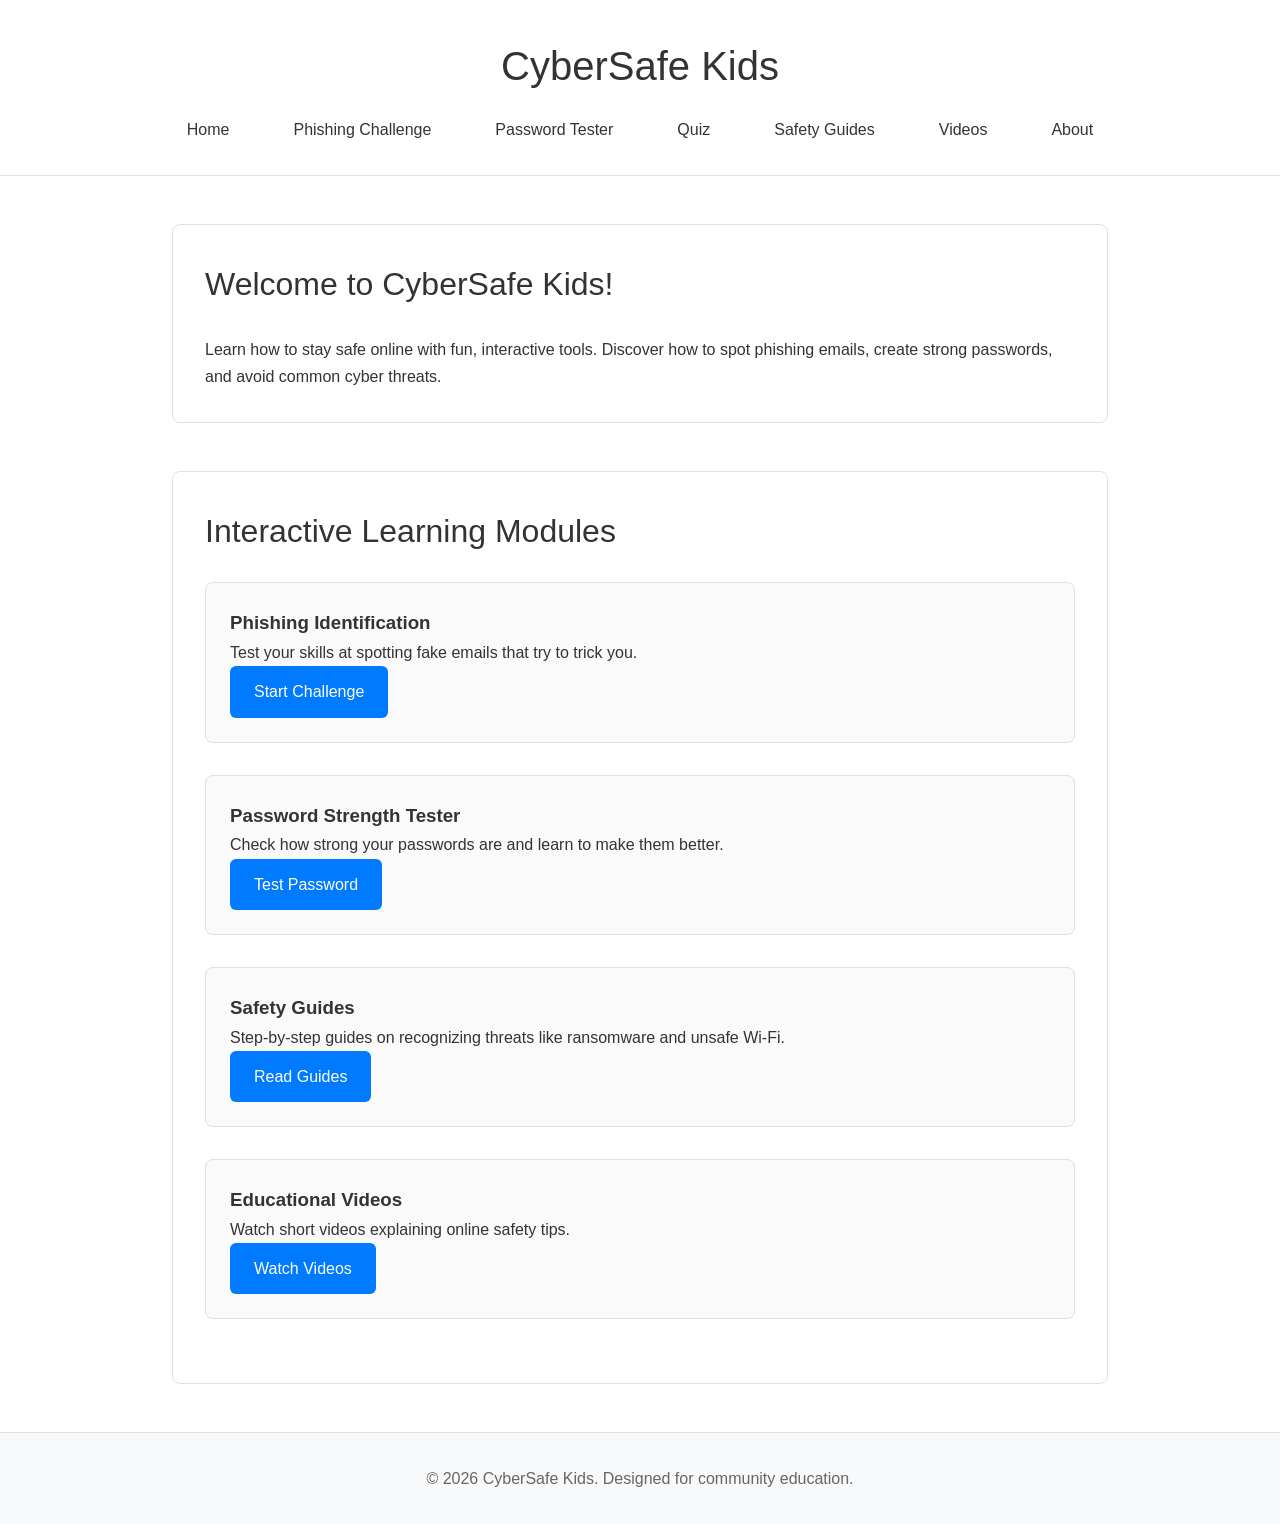
==== index.html @ 9140cd05 "Add files via upload" ====
<!DOCTYPE html>
<html lang="en">
<head>
    <meta charset="UTF-8">
    <meta name="viewport" content="width=device-width, initial-scale=1.0">
    <title>CyberSafe Kids - Cybersecurity Education</title>
    <link rel="stylesheet" href="styles.css">
</head>
<body>
    <header>
        <h1>CyberSafe Kids</h1>
        <nav>
            <ul>
                <li><a href="index.html">Home</a></li>
                <li><a href="phishing.html">Phishing Challenge</a></li>
                <li><a href="password.html">Password Tester</a></li>
                <li><a href="quiz.html">Quiz</a></li>
                <li><a href="guides.html">Safety Guides</a></li>
                <li><a href="videos.html">Videos</a></li>
                <li><a href="about.html">About</a></li>
            </ul>
        </nav>
    </header>

    <main>
        <section id="intro">
            <h2>Welcome to CyberSafe Kids!</h2>
            <p>Learn how to stay safe online with fun, interactive tools. Discover how to spot phishing emails, create strong passwords, and avoid common cyber threats.</p>
        </section>

        <section id="modules">
            <h2>Interactive Learning Modules</h2>
            <div class="module">
                <h3>Phishing Identification</h3>
                <p>Test your skills at spotting fake emails that try to trick you.</p>
                <a href="phishing.html" class="button">Start Challenge</a>
            </div>
            <div class="module">
                <h3>Password Strength Tester</h3>
                <p>Check how strong your passwords are and learn to make them better.</p>
                <a href="password.html" class="button">Test Password</a>
            </div>
            <div class="module">
                <h3>Safety Guides</h3>
                <p>Step-by-step guides on recognizing threats like ransomware and unsafe Wi-Fi.</p>
                <a href="guides.html" class="button">Read Guides</a>
            </div>
            <div class="module">
                <h3>Educational Videos</h3>
                <p>Watch short videos explaining online safety tips.</p>
                <a href="videos.html" class="button">Watch Videos</a>
            </div>
        </section>
    </main>

    <footer>
        <p>&copy; 2026 CyberSafe Kids. Designed for community education.</p>
    </footer>

    <script src="script.js"></script>
</body>
</html>
---- styles.css ----
/* Basic reset */
* {
    margin: 0;
    padding: 0;
    box-sizing: border-box;
}

body {
    font-family: 'Segoe UI', Tahoma, Geneva, Verdana, sans-serif;
    line-height: 1.7;
    color: #333;
    background-color: #ffffff;
}

header {
    background-color: #ffffff;
    color: #333;
    padding: 2rem 1rem;
    text-align: center;
    border-bottom: 1px solid #e0e0e0;
}

header h1 {
    margin-bottom: 0.5rem;
    font-weight: 300;
    font-size: 2.5rem;
}

nav ul {
    list-style: none;
    display: flex;
    justify-content: center;
    gap: 2rem;
    margin-top: 1rem;
}

nav a {
    color: #333;
    text-decoration: none;
    padding: 0.5rem 1rem;
    border-radius: 4px;
    transition: background-color 0.3s, color 0.3s;
    font-weight: 500;
}

nav a:hover {
    background-color: #f8f9fa;
    color: #007bff;
}

main {
    max-width: 1000px;
    margin: 3rem auto;
    padding: 0 2rem;
}

section {
    margin-bottom: 3rem;
    padding: 2rem;
    background-color: #ffffff;
    border: 1px solid #e0e0e0;
    border-radius: 8px;
}

h2 {
    color: #333;
    margin-bottom: 1.5rem;
    font-weight: 300;
    font-size: 2rem;
}

.module {
    margin-bottom: 2rem;
    padding: 1.5rem;
    border: 1px solid #e0e0e0;
    border-radius: 8px;
    background-color: #fafafa;
}

.button {
    display: inline-block;
    background-color: #007bff;
    color: white;
    padding: 0.75rem 1.5rem;
    text-decoration: none;
    border-radius: 6px;
    transition: background-color 0.3s, transform 0.2s;
    font-weight: 500;
    border: none;
}

.button:hover {
    background-color: #0056b3;
    transform: translateY(-1px);
}

footer {
    text-align: center;
    padding: 2rem 1rem;
    background-color: #f8f9fa;
    color: #666;
    margin-top: 3rem;
    border-top: 1px solid #e0e0e0;
}

/* Email examples */
.email-example {
    margin-bottom: 2rem;
    padding: 1.5rem;
    border: 1px solid #e0e0e0;
    border-radius: 8px;
    background-color: #fafafa;
}

.email-content {
    background-color: #f9f9f9;
    padding: 1rem;
    margin-bottom: 1rem;
    border-radius: 4px;
}

.email-content p {
    margin-bottom: 0.5rem;
}

/* Guides */
.guide {
    margin-bottom: 2rem;
}

.guide h3 {
    color: #007bff;
}

.guide ol {
    margin-left: 1.5rem;
}

/* Videos */
.video {
    margin-bottom: 2rem;
}

.video iframe {
    max-width: 100%;
    height: auto;
}

/* Password tester */
#password {
    width: 100%;
    padding: 0.5rem;
    margin: 0.5rem 0;
    border: 1px solid #ddd;
    border-radius: 4px;
}

#strength-result {
    margin-top: 1rem;
    padding: 1rem;
    border-radius: 4px;
}

#strength-result p {
    margin-bottom: 0.5rem;
}

/* Quiz styles */
.quiz-question {
    margin-bottom: 2.5rem;
    padding: 1.5rem;
    border: 1px solid #e0e0e0;
    border-radius: 8px;
    background-color: #fafafa;
}

.quiz-question h3 {
    margin-bottom: 1rem;
    color: #333;
    font-size: 1.1rem;
}

.options {
    display: flex;
    flex-direction: column;
    gap: 0.75rem;
}

.options label {
    display: flex;
    align-items: center;
    padding: 0.75rem;
    cursor: pointer;
    border-radius: 4px;
    transition: background-color 0.2s;
}

.options label:hover {
    background-color: #e8f4f8;
}

.options input[type="radio"] {
    margin-right: 0.75rem;
    cursor: pointer;
    width: 18px;
    height: 18px;
}

#quiz-results {
    margin-top: 2rem;
    padding: 1.5rem;
    border-radius: 8px;
    border: 2px solid #007bff;
    background-color: #f0f8ff;
}

#quiz-results h3 {
    color: #007bff;
    margin-bottom: 1rem;
}

#quiz-results p {
    margin-bottom: 0.5rem;
}

/* Screen shake animation */
@keyframes shake {
    0%, 100% { transform: translateX(0); }
    25% { transform: translateX(-10px); }
    50% { transform: translateX(10px); }
    75% { transform: translateX(-10px); }
}

body.shake {
    animation: shake 0.4s ease-in-out;
}

/* Error notification popup */
.error-notification {
    position: fixed;
    top: 50%;
    left: 50%;
    transform: translate(-50%, -50%) scale(0);
    z-index: 9999;
    pointer-events: none;
    opacity: 0;
}

.error-notification.show {
    animation: popupShow 0.6s ease-out forwards;
}

@keyframes popupShow {
    0% {
        transform: translate(-50%, -50%) scale(0);
        opacity: 0;
    }
    50% {
        transform: translate(-50%, -50%) scale(1.2);
        opacity: 1;
    }
    100% {
        transform: translate(-50%, -50%) scale(1);
        opacity: 1;
    }
}

@keyframes popupHide {
    0% {
        transform: translate(-50%, -50%) scale(1);
        opacity: 1;
    }
    100% {
        transform: translate(-50%, -50%) scale(0);
        opacity: 0;
    }
}

/* Confetti falling animation */
@keyframes confettiFall {
    0% {
        transform: translateY(0) rotateZ(0deg);
        opacity: 1;
    }
    100% {
        transform: translateY(100vh) rotateZ(720deg);
        opacity: 0;
    }
}

.error-notification.hide {
    animation: popupHide 0.4s ease-in forwards;
}

.error-message {
    background-color: #ff4444;
    color: white;
    padding: 2rem 3rem;
    border-radius: 12px;
    font-size: 1.8rem;
    font-weight: bold;
    text-align: center;
    box-shadow: 0 10px 40px rgba(0, 0, 0, 0.3);
    min-width: 250px;
}

/* Responsive design */
@media (max-width: 768px) {
    nav ul {
        flex-direction: column;
        gap: 0.5rem;
    }

    .video iframe {
        width: 100%;
        height: 250px;
    }

    .options label {
        font-size: 0.95rem;
        padding: 0.6rem;
    }

    .error-message {
        padding: 1.5rem 2rem;
        font-size: 1.5rem;
        min-width: 200px;
    }

    header h1 {
        font-size: 1.8rem;
    }

    h2 {
        font-size: 1.5rem;
    }

    .quiz-question h3 {
        font-size: 1rem;
    }

    section {
        padding: 1.5rem;
    }
}
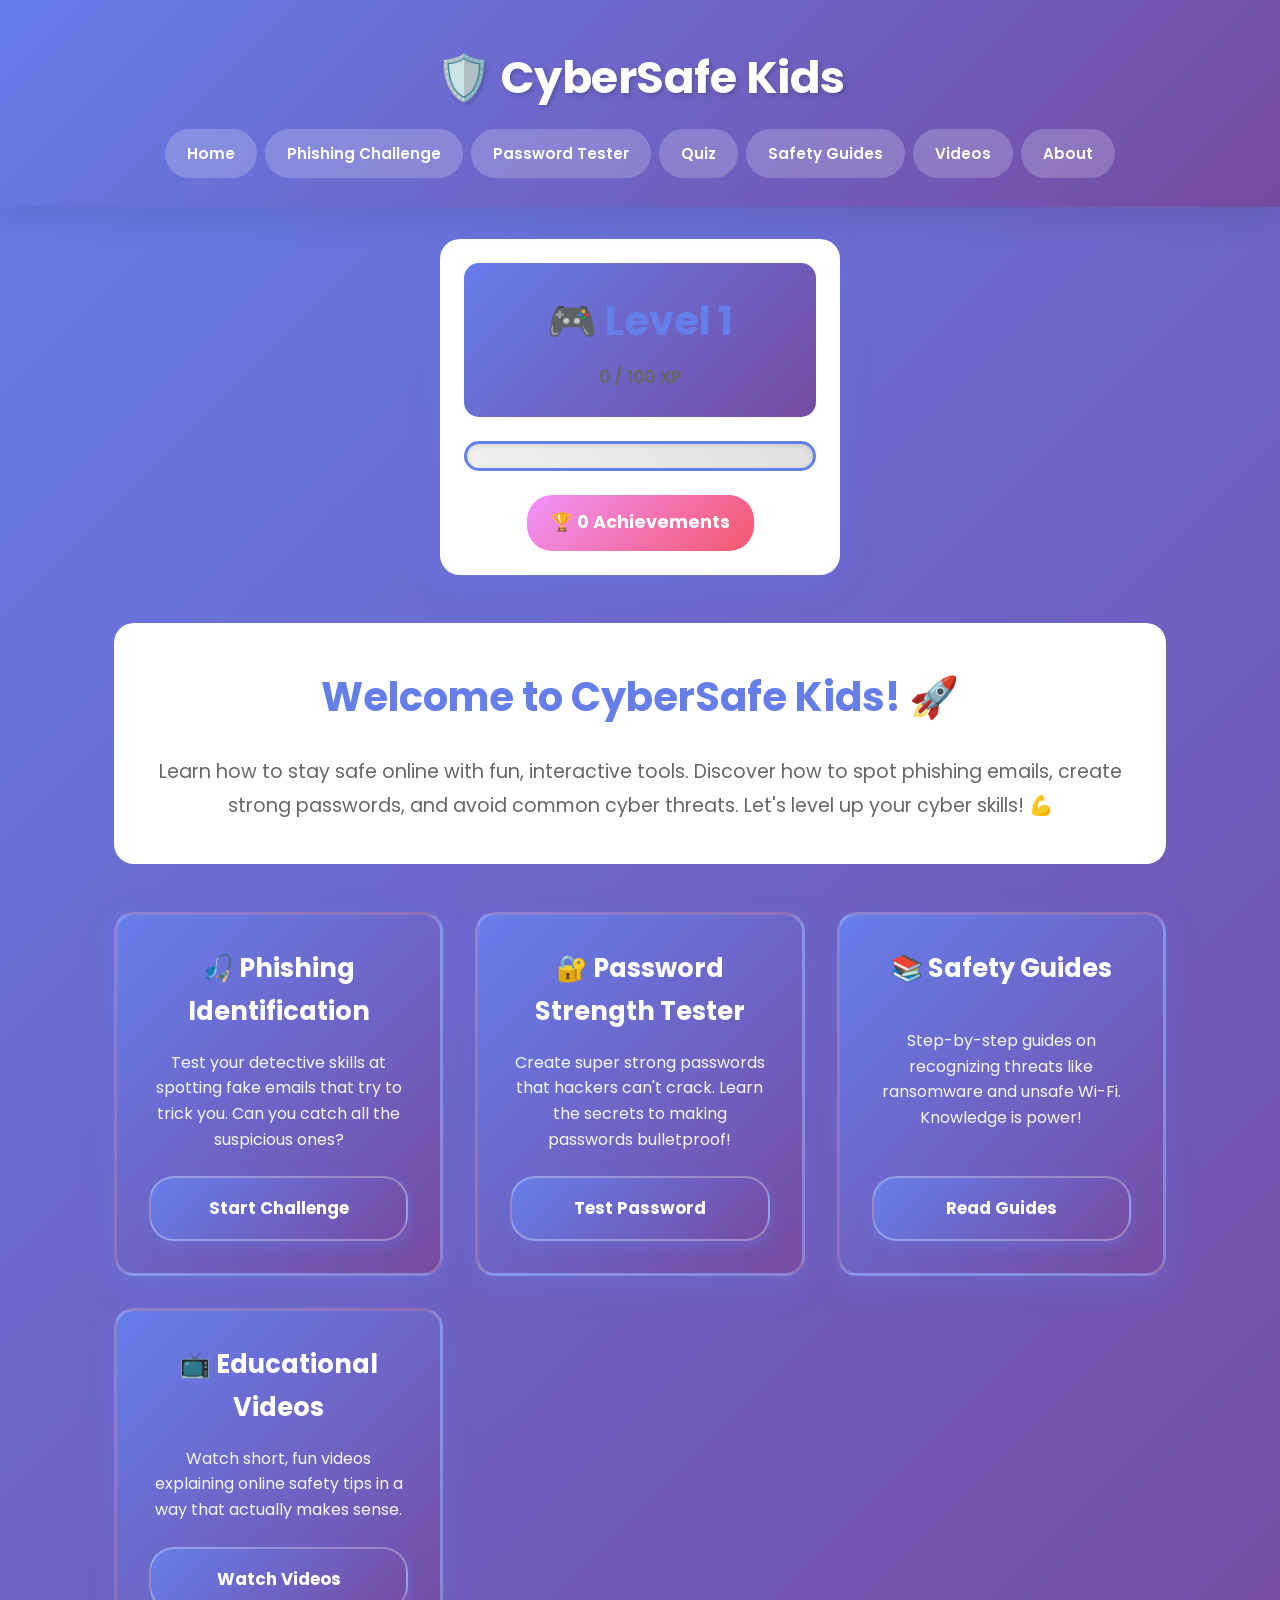
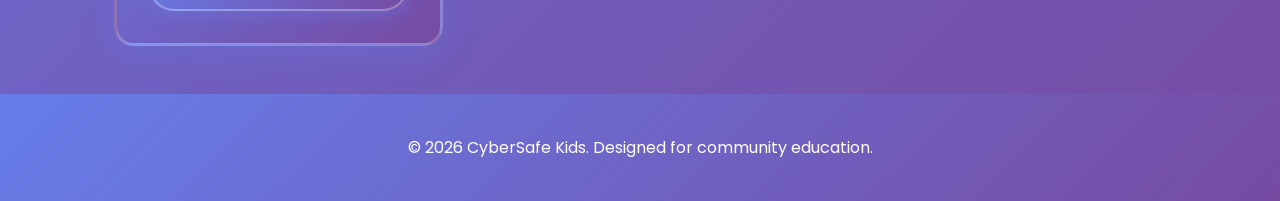
==== commit b373f642: "Update index.html with styling and content enhancements Added Google Fonts and enhanced content with" ====
--- a/index.html
+++ b/index.html
@@ -4,11 +4,12 @@
     <meta charset="UTF-8">
     <meta name="viewport" content="width=device-width, initial-scale=1.0">
     <title>CyberSafe Kids - Cybersecurity Education</title>
+    <link href="https://fonts.googleapis.com/css2?family=Poppins:wght@400;500;600;700&display=swap" rel="stylesheet">
     <link rel="stylesheet" href="styles.css">
 </head>
 <body>
     <header>
-        <h1>CyberSafe Kids</h1>
+        <h1>🛡️ CyberSafe Kids</h1>
         <nav>
             <ul>
                 <li><a href="index.html">Home</a></li>
@@ -22,32 +23,34 @@
         </nav>
     </header>
 
+    <!-- Game Profile -->
+    <div id="game-profile"></div>
+
     <main>
         <section id="intro">
-            <h2>Welcome to CyberSafe Kids!</h2>
-            <p>Learn how to stay safe online with fun, interactive tools. Discover how to spot phishing emails, create strong passwords, and avoid common cyber threats.</p>
+            <h2>Welcome to CyberSafe Kids! 🚀</h2>
+            <p>Learn how to stay safe online with fun, interactive tools. Discover how to spot phishing emails, create strong passwords, and avoid common cyber threats. Let's level up your cyber skills! 💪</p>
         </section>
 
         <section id="modules">
-            <h2>Interactive Learning Modules</h2>
             <div class="module">
-                <h3>Phishing Identification</h3>
-                <p>Test your skills at spotting fake emails that try to trick you.</p>
+                <h3>🎣 Phishing Identification</h3>
+                <p>Test your detective skills at spotting fake emails that try to trick you. Can you catch all the suspicious ones?</p>
                 <a href="phishing.html" class="button">Start Challenge</a>
             </div>
             <div class="module">
-                <h3>Password Strength Tester</h3>
-                <p>Check how strong your passwords are and learn to make them better.</p>
+                <h3>🔐 Password Strength Tester</h3>
+                <p>Create super strong passwords that hackers can't crack. Learn the secrets to making passwords bulletproof!</p>
                 <a href="password.html" class="button">Test Password</a>
             </div>
             <div class="module">
-                <h3>Safety Guides</h3>
-                <p>Step-by-step guides on recognizing threats like ransomware and unsafe Wi-Fi.</p>
+                <h3>📚 Safety Guides</h3>
+                <p>Step-by-step guides on recognizing threats like ransomware and unsafe Wi-Fi. Knowledge is power!</p>
                 <a href="guides.html" class="button">Read Guides</a>
             </div>
             <div class="module">
-                <h3>Educational Videos</h3>
-                <p>Watch short videos explaining online safety tips.</p>
+                <h3>📺 Educational Videos</h3>
+                <p>Watch short, fun videos explaining online safety tips in a way that actually makes sense.</p>
                 <a href="videos.html" class="button">Watch Videos</a>
             </div>
         </section>
--- a/styles.css
+++ b/styles.css
@@ -6,117 +6,408 @@
 }
 
 body {
-    font-family: 'Segoe UI', Tahoma, Geneva, Verdana, sans-serif;
+    font-family: 'Poppins', 'Segoe UI', Tahoma, Geneva, Verdana, sans-serif;
     line-height: 1.7;
-    color: #333;
-    background-color: #ffffff;
+    color: #1a1a2e;
+    background: linear-gradient(135deg, #667eea 0%, #764ba2 100%);
+    min-height: 100vh;
+}
+
+/* ====== GAME UI ELEMENTS ====== */
+#game-profile {
+    background: white;
+    padding: 1.5rem;
+    margin: 2rem auto;
+    max-width: 400px;
+    border-radius: 20px;
+    box-shadow: 0 10px 30px rgba(102, 126, 234, 0.3);
+}
+
+.profile-header {
+    text-align: center;
+    margin-bottom: 1.5rem;
+}
+
+.profile-header h3 {
+    font-size: 2rem;
+    color: #667eea;
+    margin-bottom: 0.5rem;
+}
+
+.xp-text {
+    font-size: 1.1rem;
+    color: #666;
+    font-weight: 600;
+}
+
+.progress-bar {
+    width: 100%;
+    height: 30px;
+    background: linear-gradient(135deg, #f0f0f0 0%, #e0e0e0 100%);
+    border-radius: 15px;
+    overflow: hidden;
+    margin-bottom: 1.5rem;
+    border: 3px solid #667eea;
+    box-shadow: inset 0 2px 5px rgba(0,0,0,0.1);
+}
+
+.progress-fill {
+    height: 100%;
+    background: linear-gradient(135deg, #667eea 0%, #764ba2 100%);
+    transition: width 0.5s ease;
+    display: flex;
+    align-items: center;
+    justify-content: center;
+    color: white;
+    font-weight: bold;
+    font-size: 0.8rem;
+}
+
+.achievements-display {
+    text-align: center;
+}
+
+.achievement-count {
+    display: inline-block;
+    background: linear-gradient(135deg, #f093fb 0%, #f5576c 100%);
+    color: white;
+    padding: 0.8rem 1.5rem;
+    border-radius: 25px;
+    font-weight: 700;
+    font-size: 1.1rem;
+}
+
+.level-up-notification {
+    position: fixed;
+    top: 50%;
+    left: 50%;
+    transform: translate(-50%, -50%);
+    z-index: 10000;
+    animation: levelUpPop 0.5s ease-out;
+}
+
+.level-up-content {
+    background: linear-gradient(135deg, #f093fb 0%, #f5576c 100%);
+    color: white;
+    padding: 2rem 3rem;
+    border-radius: 20px;
+    text-align: center;
+    box-shadow: 0 20px 60px rgba(0,0,0,0.3);
+}
+
+.level-up-content h2 {
+    font-size: 2.5rem;
+    margin-bottom: 0.5rem;
+}
+
+.level-up-content p {
+    font-size: 1.3rem;
+}
+
+.level-up-notification.fade-out {
+    animation: fadeOut 0.5s ease-out forwards;
+}
+
+@keyframes levelUpPop {
+    0% {
+        transform: translate(-50%, -50%) scale(0);
+        opacity: 0;
+    }
+    50% {
+        transform: translate(-50%, -50%) scale(1.1);
+    }
+    100% {
+        transform: translate(-50%, -50%) scale(1);
+        opacity: 1;
+    }
+}
+
+@keyframes fadeOut {
+    0% {
+        opacity: 1;
+        transform: translate(-50%, -50%) scale(1);
+    }
+    100% {
+        opacity: 0;
+        transform: translate(-50%, -50%) scale(0.5);
+    }
+}
+
+.xp-popup {
+    display: inline-block;
+    background: linear-gradient(135deg, #f5af19 0%, #f12711 100%);
+    color: white;
+    padding: 0.8rem 1.5rem;
+    border-radius: 25px;
+    margin-top: 1rem;
+    font-weight: 700;
+    font-size: 1.2rem;
+    animation: xpFloat 1.5s ease-out forwards;
+}
+
+@keyframes xpFloat {
+    0% {
+        opacity: 1;
+        transform: translateY(0);
+    }
+    100% {
+        opacity: 0;
+        transform: translateY(-50px);
+    }
+}
+
+.challenge-result {
+    background: linear-gradient(135deg, #f5f7fa 0%, #c3cfe2 100%);
+    padding: 1.5rem;
+    border-radius: 15px;
+    text-align: center;
+}
+
+.challenge-result p {
+    margin: 0.5rem 0;
+    font-size: 1.1rem;
+}
+
+.xp-reward {
+    font-size: 1.3rem !important;
+    font-weight: 700;
+    color: #f5576c;
 }
 
 header {
-    background-color: #ffffff;
-    color: #333;
-    padding: 2rem 1rem;
-    text-align: center;
-    border-bottom: 1px solid #e0e0e0;
+    background: linear-gradient(135deg, #667eea 0%, #764ba2 100%);
+    color: white;
+    padding: 2.5rem 1rem;
+    text-align: center;
+    box-shadow: 0 8px 32px rgba(0, 0, 0, 0.1);
+    border-bottom: none;
+    position: sticky;
+    top: 0;
+    z-index: 100;
 }
 
 header h1 {
     margin-bottom: 0.5rem;
-    font-weight: 300;
-    font-size: 2.5rem;
+    font-weight: 700;
+    font-size: 2.8rem;
+    text-shadow: 2px 2px 4px rgba(0, 0, 0, 0.2);
+    letter-spacing: -0.5px;
+    animation: titleGlow 2s ease-in-out infinite;
+}
+
+@keyframes titleGlow {
+    0%, 100% {
+        text-shadow: 2px 2px 4px rgba(0, 0, 0, 0.2);
+    }
+    50% {
+        text-shadow: 2px 2px 20px rgba(255, 255, 255, 0.4), 2px 2px 4px rgba(0, 0, 0, 0.2);
+    }
 }
 
 nav ul {
     list-style: none;
     display: flex;
+    flex-wrap: wrap;
     justify-content: center;
+    gap: 0.5rem;
+    margin-top: 1.5rem;
+}
+
+nav a {
+    color: white;
+    text-decoration: none;
+    padding: 0.75rem 1.25rem;
+    border-radius: 25px;
+    transition: all 0.3s ease;
+    font-weight: 600;
+    font-size: 0.95rem;
+    background-color: rgba(255, 255, 255, 0.2);
+    backdrop-filter: blur(10px);
+    border: 2px solid transparent;
+}
+
+nav a:hover {
+    background-color: rgba(255, 255, 255, 0.4);
+    transform: translateY(-2px);
+    box-shadow: 0 5px 15px rgba(0, 0, 0, 0.2);
+    border-color: rgba(255, 255, 255, 0.6);
+}
+
+main {
+    max-width: 1100px;
+    margin: 3rem auto;
+    padding: 0 1.5rem;
+}
+
+section {
+    margin-bottom: 2.5rem;
+    padding: 2.5rem;
+    background: white;
+    border: none;
+    border-radius: 20px;
+    text-align: center;
+}
+
+section h2 {
+    color: #667eea;
+    margin-bottom: 1.5rem;
+    font-weight: 700;
+    font-size: 2.2rem;
+}
+
+h2 {
+    color: #667eea;
+    margin-bottom: 1.5rem;
+    font-weight: 700;
+    font-size: 2rem;
+}
+
+#modules {
+    display: grid;
+    grid-template-columns: repeat(auto-fit, minmax(300px, 1fr));
     gap: 2rem;
-    margin-top: 1rem;
-}
-
-nav a {
-    color: #333;
-    text-decoration: none;
-    padding: 0.5rem 1rem;
-    border-radius: 4px;
-    transition: background-color 0.3s, color 0.3s;
-    font-weight: 500;
-}
-
-nav a:hover {
-    background-color: #f8f9fa;
-    color: #007bff;
-}
-
-main {
-    max-width: 1000px;
-    margin: 3rem auto;
-    padding: 0 2rem;
-}
-
-section {
-    margin-bottom: 3rem;
+    grid-auto-flow: row;
+    padding: 0;
+    background: transparent;
+}
+
+.module {
+    margin-bottom: 0;
     padding: 2rem;
-    background-color: #ffffff;
-    border: 1px solid #e0e0e0;
-    border-radius: 8px;
-}
-
-h2 {
-    color: #333;
+    border: none;
+    border-radius: 20px;
+    background: linear-gradient(135deg, #667eea 0%, #764ba2 100%);
+    color: white;
+    box-shadow: 0 10px 30px rgba(102, 126, 234, 0.3);
+    transition: all 0.3s ease;
+    text-align: center;
+    min-height: 280px;
+    display: flex;
+    flex-direction: column;
+    justify-content: space-between;
+    animation: fadeInUp 0.6s ease-out;
+    position: relative;
+    overflow: hidden;
+    border: 3px solid rgba(255, 255, 255, 0.2);
+}
+
+.module::before {
+    content: '';
+    position: absolute;
+    top: 0;
+    left: -100%;
+    width: 100%;
+    height: 100%;
+    background: linear-gradient(90deg, transparent, rgba(255,255,255,0.1), transparent);
+    transition: left 0.5s ease;
+    z-index: 1;
+}
+
+.module:hover::before {
+    left: 100%;
+}
+
+.module:hover {
+    transform: translateY(-12px) scale(1.05);
+    box-shadow: 0 20px 50px rgba(102, 126, 234, 0.5);
+    border-color: rgba(255, 255, 255, 0.5);
+}
+
+.module h3 {
+    font-size: 1.6rem;
+    font-weight: 700;
+    margin-bottom: 1rem;
+    color: white;
+    position: relative;
+    z-index: 2;
+}
+
+.module p {
     margin-bottom: 1.5rem;
-    font-weight: 300;
-    font-size: 2rem;
-}
-
-.module {
-    margin-bottom: 2rem;
-    padding: 1.5rem;
-    border: 1px solid #e0e0e0;
-    border-radius: 8px;
-    background-color: #fafafa;
+    font-size: 1rem;
+    line-height: 1.6;
+    color: rgba(255, 255, 255, 0.95);
+    position: relative;
+    z-index: 2;
 }
 
 .button {
     display: inline-block;
-    background-color: #007bff;
-    color: white;
-    padding: 0.75rem 1.5rem;
+    background: linear-gradient(135deg, #667eea 0%, #764ba2 100%);
+    color: white;
+    padding: 1rem 2rem;
     text-decoration: none;
-    border-radius: 6px;
-    transition: background-color 0.3s, transform 0.2s;
-    font-weight: 500;
-    border: none;
+    border-radius: 25px;
+    transition: all 0.3s ease;
+    font-weight: 700;
+    border: 2px solid rgba(255, 255, 255, 0.3);
+    font-size: 1.05rem;
+    cursor: pointer;
+    box-shadow: 0 5px 15px rgba(102, 126, 234, 0.4);
+    position: relative;
+    overflow: hidden;
+    z-index: 2;
+}
+
+.button::before {
+    content: '';
+    position: absolute;
+    top: 50%;
+    left: 50%;
+    width: 0;
+    height: 0;
+    border-radius: 50%;
+    background: rgba(255, 255, 255, 0.5);
+    transform: translate(-50%, -50%);
+    transition: width 0.6s ease, height 0.6s ease;
+}
+
+.button:hover::before {
+    width: 300px;
+    height: 300px;
 }
 
 .button:hover {
-    background-color: #0056b3;
-    transform: translateY(-1px);
+    transform: translateY(-4px);
+    box-shadow: 0 12px 30px rgba(102, 126, 234, 0.6);
+    border-color: rgba(255, 255, 255, 0.6);
+}
+
+.button:active {
+    transform: scale(0.95);
+    box-shadow: 0 2px 5px rgba(102, 126, 234, 0.4);
 }
 
 footer {
     text-align: center;
-    padding: 2rem 1rem;
-    background-color: #f8f9fa;
-    color: #666;
+    padding: 2.5rem 1rem;
+    background: linear-gradient(135deg, #667eea 0%, #764ba2 100%);
+    color: white;
     margin-top: 3rem;
-    border-top: 1px solid #e0e0e0;
+    border-top: none;
 }
 
 /* Email examples */
 .email-example {
     margin-bottom: 2rem;
     padding: 1.5rem;
-    border: 1px solid #e0e0e0;
-    border-radius: 8px;
-    background-color: #fafafa;
+    border: 2px solid #e0e0e0;
+    border-radius: 15px;
+    background: linear-gradient(135deg, #f5f7fa 0%, #c3cfe2 100%);
+    transition: all 0.3s ease;
+}
+
+.email-example:hover {
+    box-shadow: 0 8px 20px rgba(0, 0, 0, 0.1);
+    transform: translateX(5px);
 }
 
 .email-content {
-    background-color: #f9f9f9;
+    background-color: white;
     padding: 1rem;
     margin-bottom: 1rem;
-    border-radius: 4px;
+    border-radius: 10px;
+    box-shadow: 0 2px 8px rgba(0, 0, 0, 0.05);
 }
 
 .email-content p {
@@ -126,77 +417,133 @@
 /* Guides */
 .guide {
     margin-bottom: 2rem;
+    padding: 1.5rem;
+    background: linear-gradient(135deg, #f5f7fa 0%, #c3cfe2 100%);
+    border-radius: 15px;
+    border-left: 5px solid #667eea;
+    transition: all 0.3s ease;
+}
+
+.guide:hover {
+    transform: translateX(5px);
+    box-shadow: 0 8px 20px rgba(102, 126, 234, 0.2);
 }
 
 .guide h3 {
-    color: #007bff;
+    color: #667eea;
+    font-weight: 700;
+    font-size: 1.3rem;
+    margin-bottom: 1rem;
 }
 
 .guide ol {
     margin-left: 1.5rem;
+    color: #1a1a2e;
 }
 
 /* Videos */
 .video {
     margin-bottom: 2rem;
+    padding: 1.5rem;
+    background: linear-gradient(135deg, #f5f7fa 0%, #c3cfe2 100%);
+    border-radius: 15px;
+    box-shadow: 0 4px 15px rgba(0, 0, 0, 0.1);
+    transition: all 0.3s ease;
+}
+
+.video:hover {
+    box-shadow: 0 8px 25px rgba(0, 0, 0, 0.15);
+    transform: translateY(-3px);
+}
+
+.video h3 {
+    color: #667eea;
+    font-weight: 700;
+    margin-bottom: 1rem;
 }
 
 .video iframe {
     max-width: 100%;
     height: auto;
+    border-radius: 10px;
 }
 
 /* Password tester */
 #password {
     width: 100%;
-    padding: 0.5rem;
+    padding: 1rem;
     margin: 0.5rem 0;
-    border: 1px solid #ddd;
-    border-radius: 4px;
+    border: 2px solid #ddd;
+    border-radius: 12px;
+    font-size: 1rem;
+    font-family: 'Poppins', sans-serif;
+    transition: all 0.3s ease;
+}
+
+#password:focus {
+    outline: none;
+    border-color: #667eea;
+    box-shadow: 0 0 10px rgba(102, 126, 234, 0.3);
 }
 
 #strength-result {
     margin-top: 1rem;
-    padding: 1rem;
-    border-radius: 4px;
+    padding: 1.5rem;
+    border-radius: 12px;
+    background: linear-gradient(135deg, #f5f7fa 0%, #c3cfe2 100%);
 }
 
 #strength-result p {
     margin-bottom: 0.5rem;
+    color: #1a1a2e;
 }
 
 /* Quiz styles */
 .quiz-question {
     margin-bottom: 2.5rem;
-    padding: 1.5rem;
-    border: 1px solid #e0e0e0;
-    border-radius: 8px;
-    background-color: #fafafa;
+    padding: 2rem;
+    border: none;
+    border-radius: 15px;
+    background: linear-gradient(135deg, #f5f7fa 0%, #c3cfe2 100%);
+    transition: all 0.3s ease;
+    box-shadow: 0 4px 15px rgba(0, 0, 0, 0.08);
+}
+
+.quiz-question:hover {
+    box-shadow: 0 8px 25px rgba(102, 126, 234, 0.2);
+    transform: translateY(-2px);
 }
 
 .quiz-question h3 {
-    margin-bottom: 1rem;
-    color: #333;
-    font-size: 1.1rem;
+    margin-bottom: 1.5rem;
+    color: #667eea;
+    font-size: 1.3rem;
+    font-weight: 700;
 }
 
 .options {
     display: flex;
     flex-direction: column;
-    gap: 0.75rem;
+    gap: 1rem;
 }
 
 .options label {
     display: flex;
     align-items: center;
-    padding: 0.75rem;
+    padding: 1rem;
     cursor: pointer;
-    border-radius: 4px;
-    transition: background-color 0.2s;
+    border-radius: 10px;
+    transition: all 0.3s ease;
+    background: white;
+    border: 2px solid #ddd;
+    font-weight: 600;
 }
 
 .options label:hover {
-    background-color: #e8f4f8;
+    background: linear-gradient(135deg, #667eea 0%, #764ba2 100%);
+    color: white;
+    border-color: #667eea;
+    transform: translateX(5px);
 }
 
 .options input[type="radio"] {
@@ -342,4 +689,217 @@
     section {
         padding: 1.5rem;
     }
-}
+
+    nav ul {
+        gap: 0.25rem;
+    }
+
+    nav a {
+        padding: 0.6rem 1rem;
+        font-size: 0.85rem;
+    }
+}
+
+/* Input field styling */
+input[type="text"],
+input[type="email"],
+input[type="password"],
+textarea {
+    width: 100%;
+    padding: 0.8rem;
+    margin: 0.8rem 0;
+    border: 2px solid #ddd;
+    border-radius: 12px;
+    font-family: 'Poppins', sans-serif;
+    font-size: 1rem;
+    transition: all 0.3s ease;
+}
+
+input[type="text"]:focus,
+input[type="email"]:focus,
+input[type="password"]:focus,
+textarea:focus {
+    outline: none;
+    border-color: #667eea;
+    box-shadow: 0 0 12px rgba(102, 126, 234, 0.3);
+}
+
+input[type="radio"],
+input[type="checkbox"] {
+    width: 20px;
+    height: 20px;
+    margin-right: 0.75rem;
+    cursor: pointer;
+    accent-color: #667eea;
+}
+
+/* Section intro styling */
+#intro {
+    background: white;
+    margin-bottom: 3rem;
+}
+
+#intro h2 {
+    font-size: 2.5rem;
+    margin-bottom: 1.5rem;
+}
+
+#intro p {
+    font-size: 1.2rem;
+    color: #666;
+    line-height: 1.8;
+}
+
+/* Animations */
+@keyframes fadeInUp {
+    from {
+        opacity: 0;
+        transform: translateY(20px);
+    }
+    to {
+        opacity: 1;
+        transform: translateY(0);
+    }
+}
+
+@keyframes pulse {
+    0%, 100% {
+        transform: scale(1);
+    }
+    50% {
+        transform: scale(1.05);
+    }
+}
+
+.module {
+    animation: fadeInUp 0.6s ease-out;
+}
+
+.button:active {
+    animation: pulse 0.3s ease;
+}
+
+/* ====== GAMIFICATION ENHANCEMENTS ====== */
+
+/* Achievements Badge System */
+.achievements-modal {
+    position: fixed;
+    top: 50%;
+    left: 50%;
+    transform: translate(-50%, -50%);
+    background: white;
+    padding: 2rem;
+    border-radius: 20px;
+    box-shadow: 0 20px 60px rgba(0,0,0,0.3);
+    z-index: 10001;
+    max-width: 500px;
+    animation: slideInDown 0.5s ease;
+    display: none;
+}
+
+.achievements-modal.show {
+    display: block;
+}
+
+@keyframes slideInDown {
+    0% {
+        transform: translate(-50%, -100%);
+        opacity: 0;
+    }
+    100% {
+        transform: translate(-50%, -50%);
+        opacity: 1;
+    }
+}
+
+/* Achievements Modal Heading */
+.achievements-modal h2 {
+    color: #667eea;
+    margin-bottom: 1.5rem;
+    text-align: center;
+}
+
+.badge-grid {
+    display: grid;
+    grid-template-columns: repeat(auto-fit, minmax(80px, 1fr));
+    gap: 1rem;
+    margin-bottom: 1.5rem;
+}
+
+.badge {
+    width: 80px;
+    height: 80px;
+    border-radius: 50%;
+    display: flex;
+    align-items: center;
+    justify-content: center;
+    font-size: 2.5rem;
+    background: linear-gradient(135deg, #f093fb 0%, #f5576c 100%);
+    box-shadow: 0 5px 15px rgba(102, 126, 234, 0.2);
+    position: relative;
+}
+
+.badge::after {
+    content: '✓';
+    position: absolute;
+    top: -5px;
+    right: -5px;
+    width: 25px;
+    height: 25px;
+    background: #4CAF50;
+    border-radius: 50%;
+    color: white;
+    display: flex;
+    align-items: center;
+    justify-content: center;
+    font-weight: bold;
+    font-size: 0.9rem;
+}
+
+/* Enhanced Level System Display */
+.profile-header {
+    background: linear-gradient(135deg, #667eea 0%, #764ba2 100%);
+    color: white;
+    padding: 1.5rem;
+    border-radius: 15px;
+    text-align: center;
+    margin-bottom: 1.5rem;
+}
+
+.profile-header h3 {
+    font-size: 2.5rem;
+    animation: pulse 2s ease-in-out infinite;
+}
+
+/* Game Progress Display */
+.xp-popup {
+    animation: xpFloat 1.5s ease-out forwards;
+}
+
+@keyframes xpFloat {
+    0% {
+        opacity: 1;
+        transform: translateY(0);
+    }
+    100% {
+        opacity: 0;
+        transform: translateY(-50px);
+    }
+}
+
+/* Sticky header with profile */
+@media (max-width: 768px) {
+    #game-profile {
+        max-width: 90%;
+        margin: 1rem auto;
+        padding: 1rem;
+    }
+    
+    .profile-header h3 {
+        font-size: 1.8rem;
+    }
+    
+    .progress-bar {
+        height: 25px;
+    }
+}
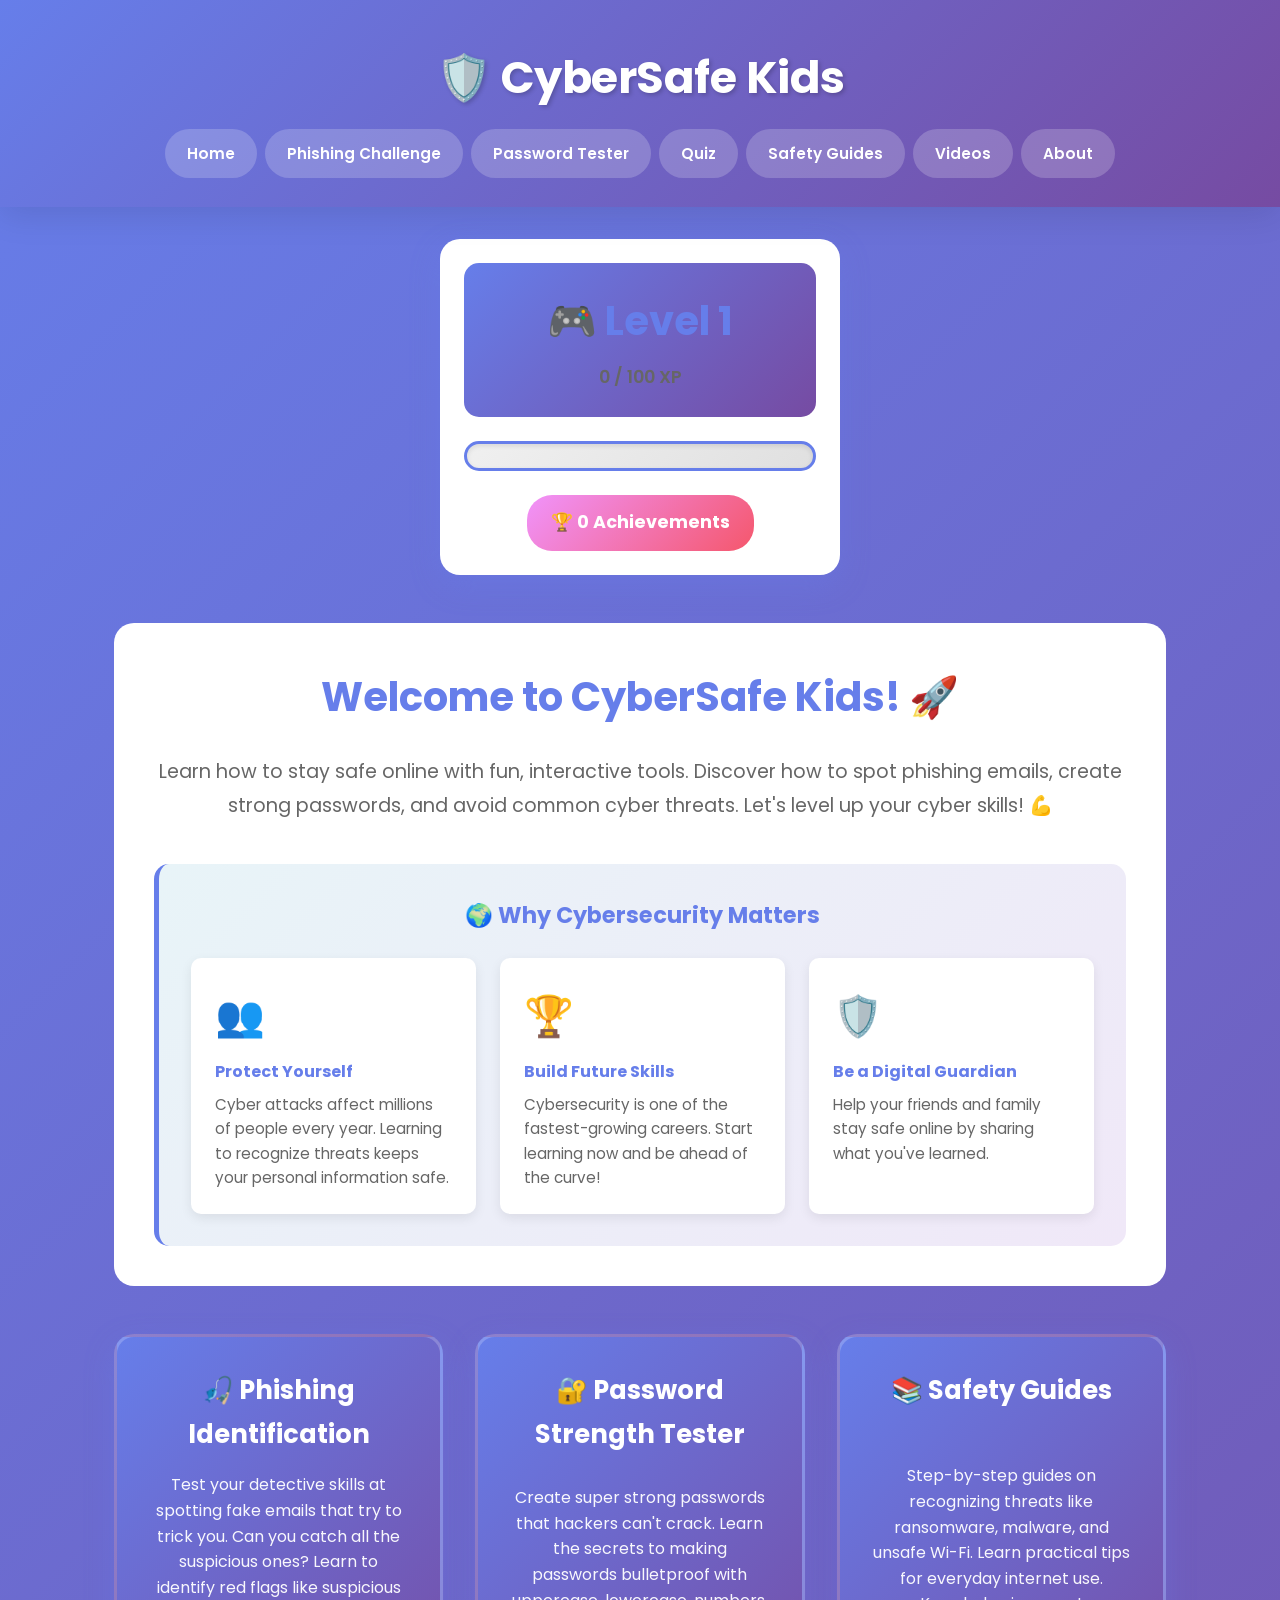
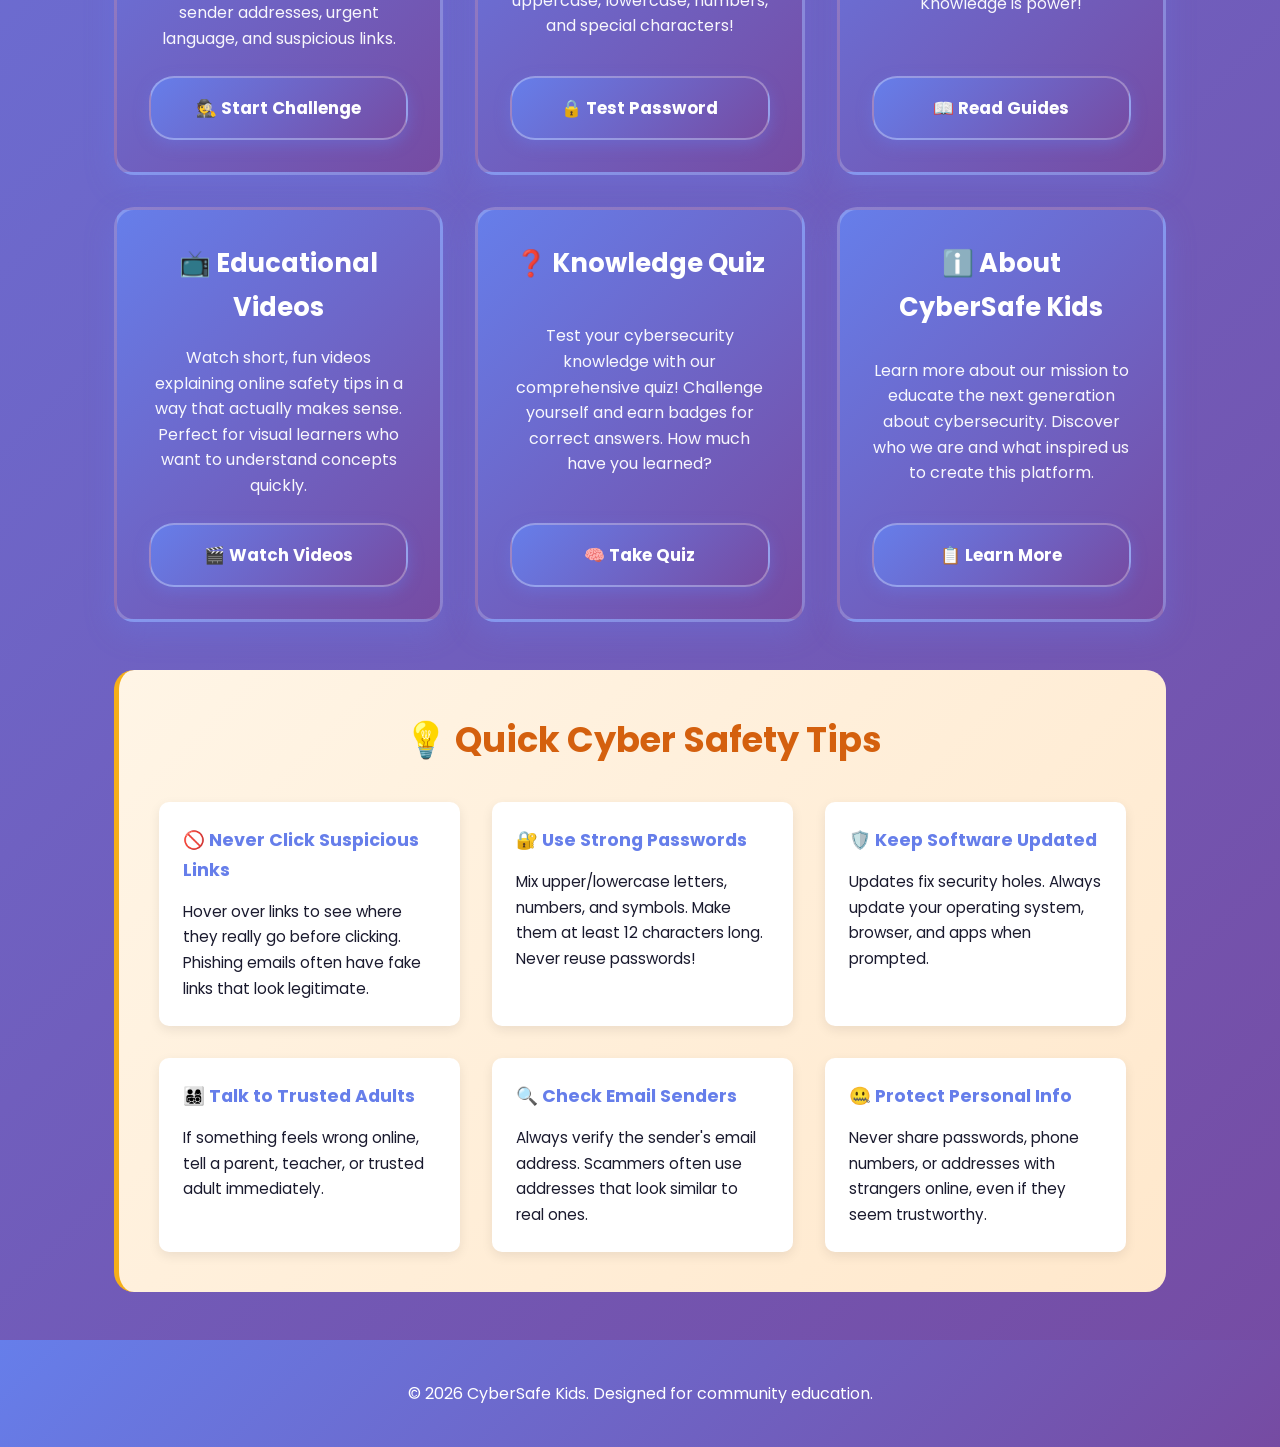
==== commit d087a07d: "Enhance index.html with new content and tips Added new sections with quick tips and expanded content" ====
--- a/index.html
+++ b/index.html
@@ -30,28 +30,89 @@
         <section id="intro">
             <h2>Welcome to CyberSafe Kids! 🚀</h2>
             <p>Learn how to stay safe online with fun, interactive tools. Discover how to spot phishing emails, create strong passwords, and avoid common cyber threats. Let's level up your cyber skills! 💪</p>
+            
+            <div style="margin-top: 2.5rem; padding: 2rem; background: linear-gradient(135deg, #e8f4f8 0%, #f0e8f8 100%); border-radius: 15px; border-left: 5px solid #667eea;">
+                <h3 style="color: #667eea; font-size: 1.4rem; margin-bottom: 1.5rem;">🌍 Why Cybersecurity Matters</h3>
+                <div style="display: grid; grid-template-columns: repeat(auto-fit, minmax(250px, 1fr)); gap: 1.5rem; text-align: left;">
+                    <div style="background: white; padding: 1.5rem; border-radius: 10px; box-shadow: 0 4px 12px rgba(0,0,0,0.08);">
+                        <span style="font-size: 2.5rem; display: block; margin-bottom: 0.5rem;">👥</span>
+                        <h4 style="color: #667eea; margin-bottom: 0.5rem;">Protect Yourself</h4>
+                        <p style="font-size: 0.95rem; line-height: 1.6;">Cyber attacks affect millions of people every year. Learning to recognize threats keeps your personal information safe.</p>
+                    </div>
+                    <div style="background: white; padding: 1.5rem; border-radius: 10px; box-shadow: 0 4px 12px rgba(0,0,0,0.08);">
+                        <span style="font-size: 2.5rem; display: block; margin-bottom: 0.5rem;">🏆</span>
+                        <h4 style="color: #667eea; margin-bottom: 0.5rem;">Build Future Skills</h4>
+                        <p style="font-size: 0.95rem; line-height: 1.6;">Cybersecurity is one of the fastest-growing careers. Start learning now and be ahead of the curve!</p>
+                    </div>
+                    <div style="background: white; padding: 1.5rem; border-radius: 10px; box-shadow: 0 4px 12px rgba(0,0,0,0.08);">
+                        <span style="font-size: 2.5rem; display: block; margin-bottom: 0.5rem;">🛡️</span>
+                        <h4 style="color: #667eea; margin-bottom: 0.5rem;">Be a Digital Guardian</h4>
+                        <p style="font-size: 0.95rem; line-height: 1.6;">Help your friends and family stay safe online by sharing what you've learned.</p>
+                    </div>
+                </div>
+            </div>
         </section>
 
         <section id="modules">
             <div class="module">
                 <h3>🎣 Phishing Identification</h3>
-                <p>Test your detective skills at spotting fake emails that try to trick you. Can you catch all the suspicious ones?</p>
-                <a href="phishing.html" class="button">Start Challenge</a>
+                <p>Test your detective skills at spotting fake emails that try to trick you. Can you catch all the suspicious ones? Learn to identify red flags like suspicious sender addresses, urgent language, and suspicious links.</p>
+                <a href="phishing.html" class="button">🕵️ Start Challenge</a>
             </div>
             <div class="module">
                 <h3>🔐 Password Strength Tester</h3>
-                <p>Create super strong passwords that hackers can't crack. Learn the secrets to making passwords bulletproof!</p>
-                <a href="password.html" class="button">Test Password</a>
+                <p>Create super strong passwords that hackers can't crack. Learn the secrets to making passwords bulletproof with uppercase, lowercase, numbers, and special characters!</p>
+                <a href="password.html" class="button">🔒 Test Password</a>
             </div>
             <div class="module">
                 <h3>📚 Safety Guides</h3>
-                <p>Step-by-step guides on recognizing threats like ransomware and unsafe Wi-Fi. Knowledge is power!</p>
-                <a href="guides.html" class="button">Read Guides</a>
+                <p>Step-by-step guides on recognizing threats like ransomware, malware, and unsafe Wi-Fi. Learn practical tips for everyday internet use. Knowledge is power!</p>
+                <a href="guides.html" class="button">📖 Read Guides</a>
             </div>
             <div class="module">
                 <h3>📺 Educational Videos</h3>
-                <p>Watch short, fun videos explaining online safety tips in a way that actually makes sense.</p>
-                <a href="videos.html" class="button">Watch Videos</a>
+                <p>Watch short, fun videos explaining online safety tips in a way that actually makes sense. Perfect for visual learners who want to understand concepts quickly.</p>
+                <a href="videos.html" class="button">🎬 Watch Videos</a>
+            </div>
+            <div class="module">
+                <h3>❓ Knowledge Quiz</h3>
+                <p>Test your cybersecurity knowledge with our comprehensive quiz! Challenge yourself and earn badges for correct answers. How much have you learned?</p>
+                <a href="quiz.html" class="button">🧠 Take Quiz</a>
+            </div>
+            <div class="module">
+                <h3>ℹ️ About CyberSafe Kids</h3>
+                <p>Learn more about our mission to educate the next generation about cybersecurity. Discover who we are and what inspired us to create this platform.</p>
+                <a href="about.html" class="button">📋 Learn More</a>
+            </div>
+        </section>
+
+        <section style="margin-top: 3rem; background: linear-gradient(135deg, #fff5e6 0%, #ffe8cc 100%); border-left: 5px solid #f5af19;">
+            <h2 style="color: #d4600e;">💡 Quick Cyber Safety Tips</h2>
+            <div style="display: grid; grid-template-columns: repeat(auto-fit, minmax(280px, 1fr)); gap: 2rem; margin-top: 2rem; text-align: left;">
+                <div style="background: white; padding: 1.5rem; border-radius: 10px; box-shadow: 0 4px 12px rgba(0,0,0,0.08);">
+                    <h4 style="color: #667eea; font-size: 1.1rem; margin-bottom: 0.8rem;">🚫 Never Click Suspicious Links</h4>
+                    <p style="font-size: 0.95rem;">Hover over links to see where they really go before clicking. Phishing emails often have fake links that look legitimate.</p>
+                </div>
+                <div style="background: white; padding: 1.5rem; border-radius: 10px; box-shadow: 0 4px 12px rgba(0,0,0,0.08);">
+                    <h4 style="color: #667eea; font-size: 1.1rem; margin-bottom: 0.8rem;">🔐 Use Strong Passwords</h4>
+                    <p style="font-size: 0.95rem;">Mix upper/lowercase letters, numbers, and symbols. Make them at least 12 characters long. Never reuse passwords!</p>
+                </div>
+                <div style="background: white; padding: 1.5rem; border-radius: 10px; box-shadow: 0 4px 12px rgba(0,0,0,0.08);">
+                    <h4 style="color: #667eea; font-size: 1.1rem; margin-bottom: 0.8rem;">🛡️ Keep Software Updated</h4>
+                    <p style="font-size: 0.95rem;">Updates fix security holes. Always update your operating system, browser, and apps when prompted.</p>
+                </div>
+                <div style="background: white; padding: 1.5rem; border-radius: 10px; box-shadow: 0 4px 12px rgba(0,0,0,0.08);">
+                    <h4 style="color: #667eea; font-size: 1.1rem; margin-bottom: 0.8rem;">👨‍👩‍👧‍👦 Talk to Trusted Adults</h4>
+                    <p style="font-size: 0.95rem;">If something feels wrong online, tell a parent, teacher, or trusted adult immediately.</p>
+                </div>
+                <div style="background: white; padding: 1.5rem; border-radius: 10px; box-shadow: 0 4px 12px rgba(0,0,0,0.08);">
+                    <h4 style="color: #667eea; font-size: 1.1rem; margin-bottom: 0.8rem;">🔍 Check Email Senders</h4>
+                    <p style="font-size: 0.95rem;">Always verify the sender's email address. Scammers often use addresses that look similar to real ones.</p>
+                </div>
+                <div style="background: white; padding: 1.5rem; border-radius: 10px; box-shadow: 0 4px 12px rgba(0,0,0,0.08);">
+                    <h4 style="color: #667eea; font-size: 1.1rem; margin-bottom: 0.8rem;">🤐 Protect Personal Info</h4>
+                    <p style="font-size: 0.95rem;">Never share passwords, phone numbers, or addresses with strangers online, even if they seem trustworthy.</p>
+                </div>
             </div>
         </section>
     </main>
